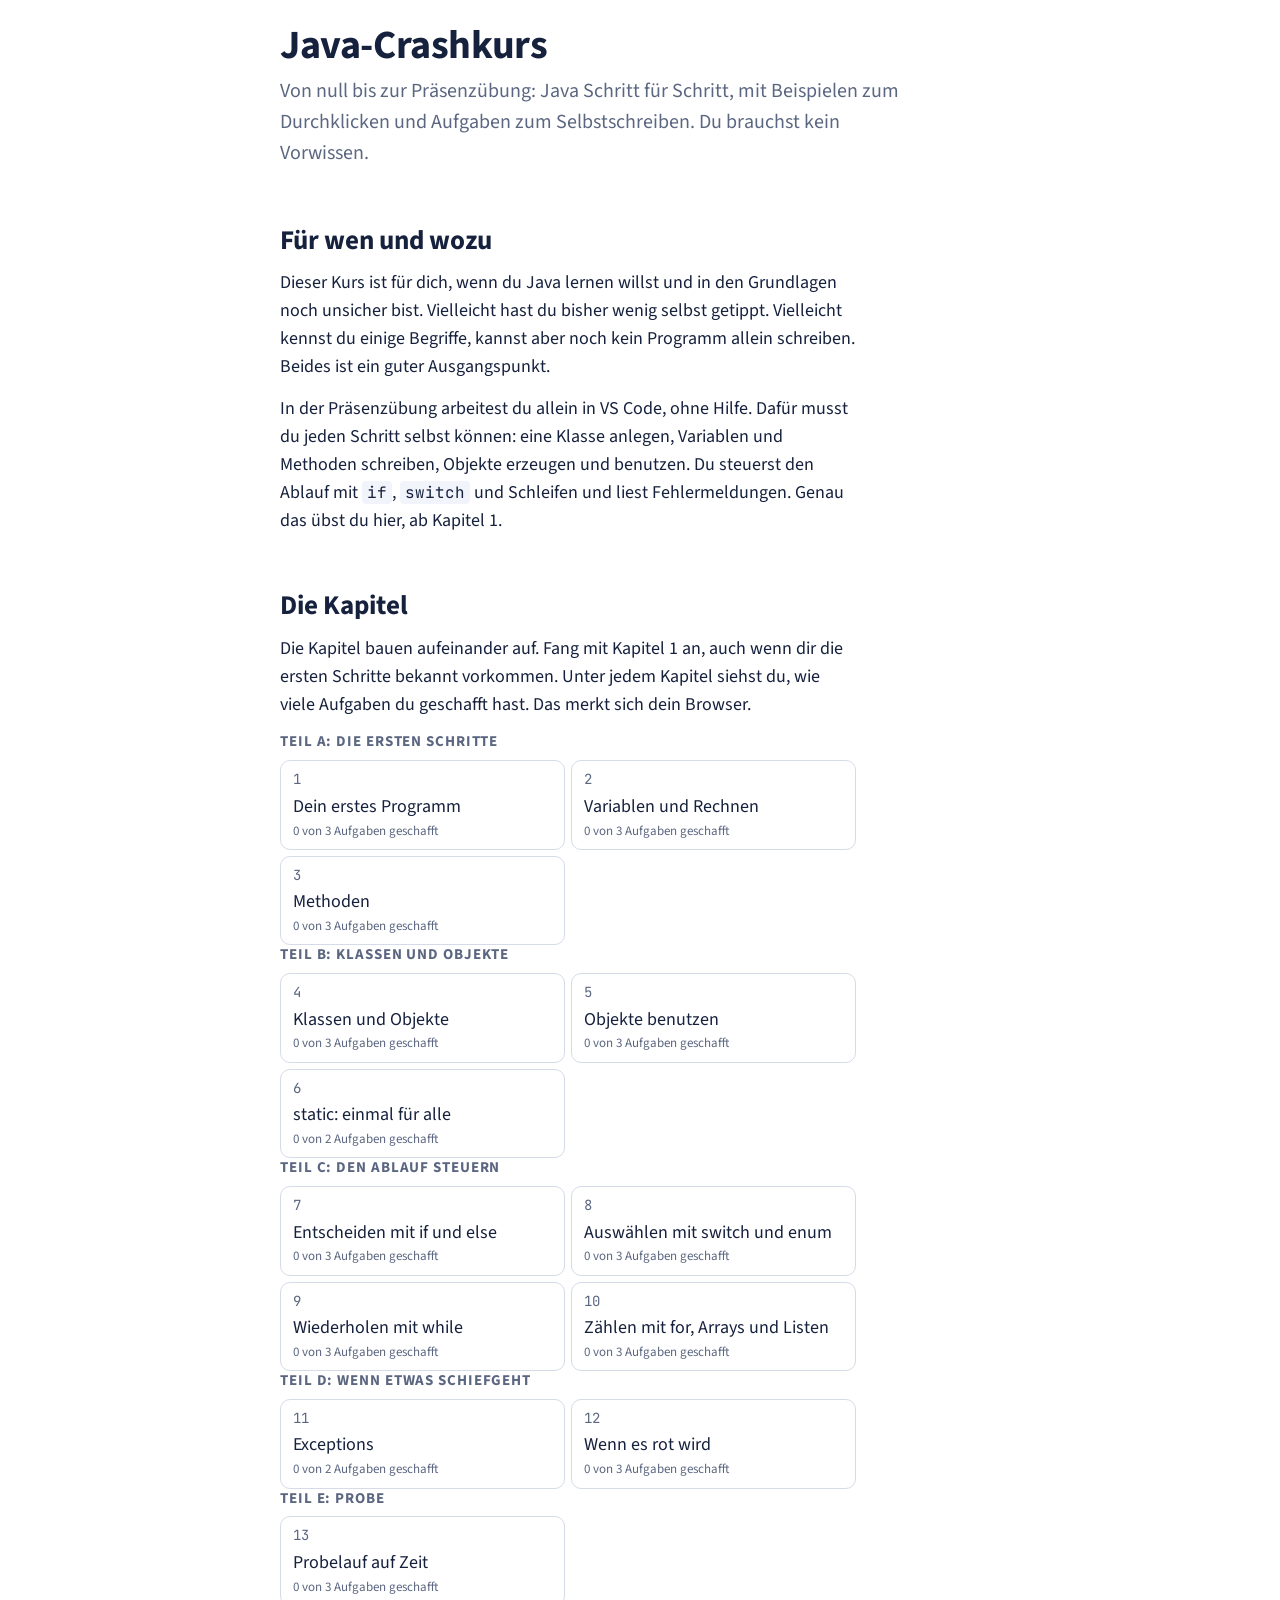
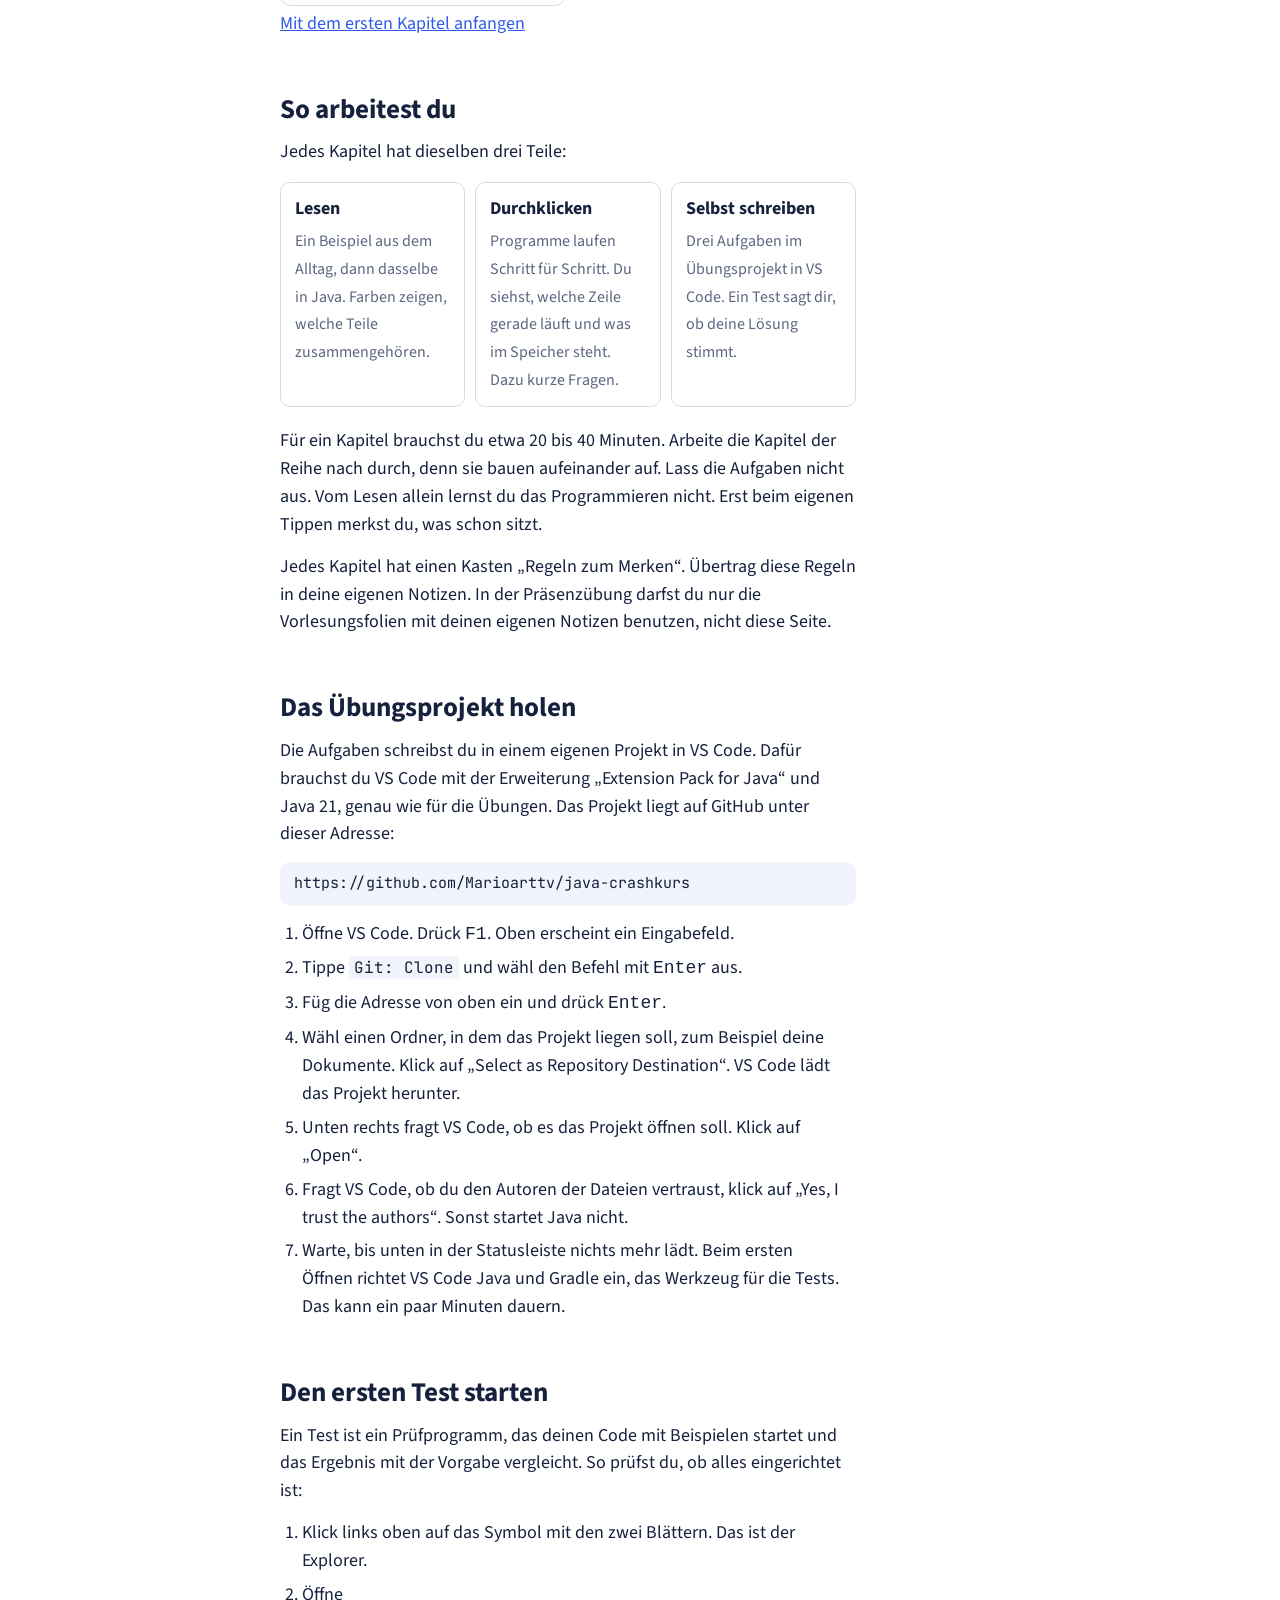
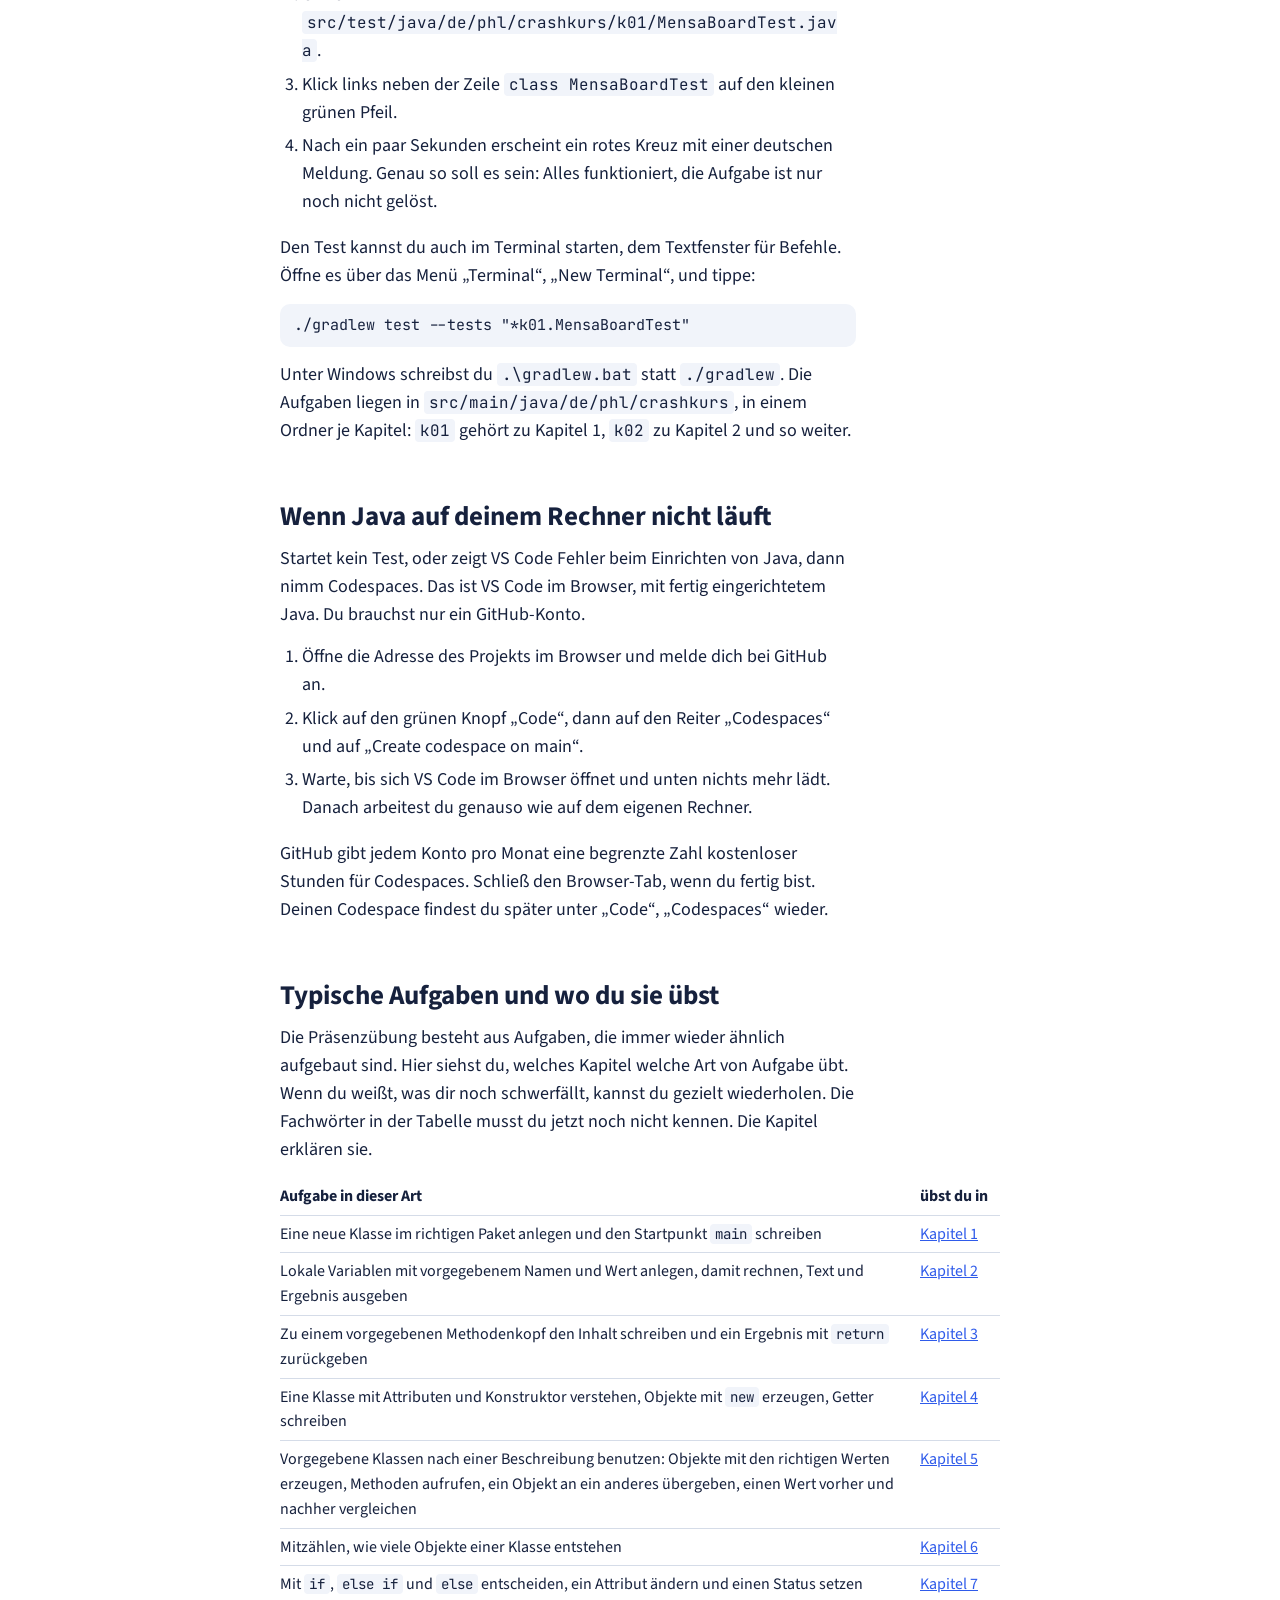
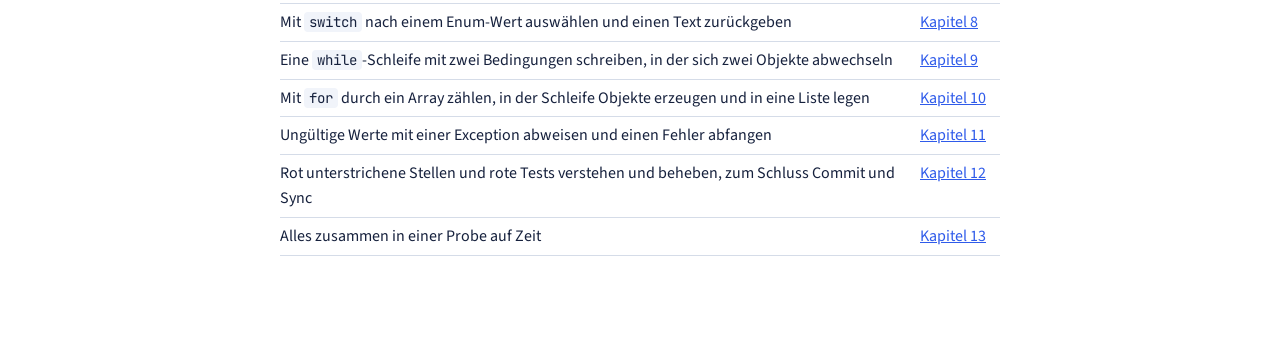
==== docs/index.html @ 1c79bf8d "Crashkurs aktualisiert (24.11.2026)" ====
<!doctype html>
<html lang="de">
<head>
<meta charset="utf-8">
<meta name="viewport" content="width=device-width, initial-scale=1">
<title>Java-Crashkurs</title>
<link rel="preconnect" href="https://fonts.googleapis.com">
<link rel="preconnect" href="https://fonts.gstatic.com" crossorigin>
<link href="https://fonts.googleapis.com/css2?family=Source+Sans+3:ital,wght@0,400;0,700;1,400&family=JetBrains+Mono:wght@400;700&display=swap" rel="stylesheet">
<link rel="stylesheet" href="kurs.css">
<style>
/* Nur auf der Startseite */
.start-wege { display: grid; grid-template-columns: repeat(3, minmax(0, 1fr)); gap: 10px; margin: 16px 0 20px; padding: 0; list-style: none; max-width: none; }
.start-wege li { border: 1px solid var(--k-line); border-radius: var(--k-radius); padding: 12px 14px; }
.start-wege b { display: block; margin-bottom: 4px; }
.start-wege span { font-size: 16px; color: var(--k-muted); }
@media (max-width: 600px) { .start-wege { grid-template-columns: minmax(0, 1fr); } }
.start-tabelle td:last-child, .start-tabelle th:last-child { white-space: nowrap; }
.start-pfad { overflow-wrap: anywhere; }
.start-adresse { font-family: var(--k-mono); font-size: 15px; background: var(--k-code); border-radius: var(--k-radius); padding: 10px 14px; margin: 0 0 14px; overflow-x: auto; white-space: nowrap; }
</style>
</head>
<body>
<main class="kurs">

  <h1>Java-Crashkurs</h1>
  <p class="lead">Von null bis zur Präsenzübung: Java Schritt für Schritt, mit Beispielen zum Durchklicken und Aufgaben zum Selbstschreiben. Du brauchst kein Vorwissen.</p>

  <h2>Für wen und wozu</h2>
  <p>Dieser Kurs ist für dich, wenn du Java lernen willst und in den Grundlagen noch unsicher bist. Vielleicht hast du bisher wenig selbst getippt. Vielleicht kennst du einige Begriffe, kannst aber noch kein Programm allein schreiben. Beides ist ein guter Ausgangspunkt.</p>
  <p>In der Präsenzübung arbeitest du allein in VS Code, ohne Hilfe. Dafür musst du jeden Schritt selbst können: eine Klasse anlegen, Variablen und Methoden schreiben, Objekte erzeugen und benutzen. Du steuerst den Ablauf mit <code>if</code>, <code>switch</code> und Schleifen und liest Fehlermeldungen. Genau das übst du hier, ab Kapitel 1.</p>

  <h2>Die Kapitel</h2>
  <p>Die Kapitel bauen aufeinander auf. Fang mit Kapitel 1 an, auch wenn dir die ersten Schritte bekannt vorkommen. Unter jedem Kapitel siehst du, wie viele Aufgaben du geschafft hast. Das merkt sich dein Browser.</p>
  <div id="uebersicht"></div>
  <p><a data-erstes-kapitel href="kapitel-01.html">Mit dem ersten Kapitel anfangen</a></p>

  <h2>So arbeitest du</h2>
  <p>Jedes Kapitel hat dieselben drei Teile:</p>
  <ul class="start-wege">
    <li><b>Lesen</b><span>Ein Beispiel aus dem Alltag, dann dasselbe in Java. Farben zeigen, welche Teile zusammengehören.</span></li>
    <li><b>Durchklicken</b><span>Programme laufen Schritt für Schritt. Du siehst, welche Zeile gerade läuft und was im Speicher steht. Dazu kurze Fragen.</span></li>
    <li><b>Selbst schreiben</b><span>Drei Aufgaben im Übungsprojekt in VS Code. Ein Test sagt dir, ob deine Lösung stimmt.</span></li>
  </ul>
  <p>Für ein Kapitel brauchst du etwa 20 bis 40 Minuten. Arbeite die Kapitel der Reihe nach durch, denn sie bauen aufeinander auf. Lass die Aufgaben nicht aus. Vom Lesen allein lernst du das Programmieren nicht. Erst beim eigenen Tippen merkst du, was schon sitzt.</p>
  <p>Jedes Kapitel hat einen Kasten „Regeln zum Merken“. Übertrag diese Regeln in deine eigenen Notizen. In der Präsenzübung darfst du nur die Vorlesungsfolien mit deinen eigenen Notizen benutzen, nicht diese Seite.</p>

  <h2 id="projekt">Das Übungsprojekt holen</h2>
  <p>Die Aufgaben schreibst du in einem eigenen Projekt in VS Code. Dafür brauchst du VS Code mit der Erweiterung „Extension Pack for Java“ und Java 21, genau wie für die Übungen. Das Projekt liegt auf GitHub unter dieser Adresse:</p>
  <p class="start-adresse">https://github.com/Marioarttv/java-crashkurs</p>
  <ol class="schritte">
    <li>Öffne VS Code. Drück <kbd>F1</kbd>. Oben erscheint ein Eingabefeld.</li>
    <li>Tippe <code>Git: Clone</code> und wähl den Befehl mit <kbd>Enter</kbd> aus.</li>
    <li>Füg die Adresse von oben ein und drück <kbd>Enter</kbd>.</li>
    <li>Wähl einen Ordner, in dem das Projekt liegen soll, zum Beispiel deine Dokumente. Klick auf „Select as Repository Destination“. VS Code lädt das Projekt herunter.</li>
    <li>Unten rechts fragt VS Code, ob es das Projekt öffnen soll. Klick auf „Open“.</li>
    <li>Fragt VS Code, ob du den Autoren der Dateien vertraust, klick auf „Yes, I trust the authors“. Sonst startet Java nicht.</li>
    <li>Warte, bis unten in der Statusleiste nichts mehr lädt. Beim ersten Öffnen richtet VS Code Java und Gradle ein, das Werkzeug für die Tests. Das kann ein paar Minuten dauern.</li>
  </ol>

  <h2>Den ersten Test starten</h2>
  <p>Ein Test ist ein Prüfprogramm, das deinen Code mit Beispielen startet und das Ergebnis mit der Vorgabe vergleicht. So prüfst du, ob alles eingerichtet ist:</p>
  <ol class="schritte">
    <li>Klick links oben auf das Symbol mit den zwei Blättern. Das ist der Explorer.</li>
    <li>Öffne <code class="start-pfad">src/test/java/de/phl/crashkurs/k01/MensaBoardTest.java</code>.</li>
    <li>Klick links neben der Zeile <code>class MensaBoardTest</code> auf den kleinen grünen Pfeil.</li>
    <li>Nach ein paar Sekunden erscheint ein rotes Kreuz mit einer deutschen Meldung. Genau so soll es sein: Alles funktioniert, die Aufgabe ist nur noch nicht gelöst.</li>
  </ol>
  <p>Den Test kannst du auch im Terminal starten, dem Textfenster für Befehle. Öffne es über das Menü „Terminal“, „New Terminal“, und tippe:</p>
  <p class="start-adresse">./gradlew test --tests "*k01.MensaBoardTest"</p>
  <p>Unter Windows schreibst du <code>.\gradlew.bat</code> statt <code>./gradlew</code>. Die Aufgaben liegen in <code>src/main/java/de/phl/crashkurs</code>, in einem Ordner je Kapitel: <code>k01</code> gehört zu Kapitel 1, <code>k02</code> zu Kapitel 2 und so weiter.</p>

  <h2>Wenn Java auf deinem Rechner nicht läuft</h2>
  <p>Startet kein Test, oder zeigt VS Code Fehler beim Einrichten von Java, dann nimm Codespaces. Das ist VS Code im Browser, mit fertig eingerichtetem Java. Du brauchst nur ein GitHub-Konto.</p>
  <ol class="schritte">
    <li>Öffne die Adresse des Projekts im Browser und melde dich bei GitHub an.</li>
    <li>Klick auf den grünen Knopf „Code“, dann auf den Reiter „Codespaces“ und auf „Create codespace on main“.</li>
    <li>Warte, bis sich VS Code im Browser öffnet und unten nichts mehr lädt. Danach arbeitest du genauso wie auf dem eigenen Rechner.</li>
  </ol>
  <p>GitHub gibt jedem Konto pro Monat eine begrenzte Zahl kostenloser Stunden für Codespaces. Schließ den Browser-Tab, wenn du fertig bist. Deinen Codespace findest du später unter „Code“, „Codespaces“ wieder.</p>

  <h2>Typische Aufgaben und wo du sie übst</h2>
  <p>Die Präsenzübung besteht aus Aufgaben, die immer wieder ähnlich aufgebaut sind. Hier siehst du, welches Kapitel welche Art von Aufgabe übt. Wenn du weißt, was dir noch schwerfällt, kannst du gezielt wiederholen. Die Fachwörter in der Tabelle musst du jetzt noch nicht kennen. Die Kapitel erklären sie.</p>
  <div class="tabelle-rahmen"><table class="tabelle start-tabelle">
    <tr><th>Aufgabe in dieser Art</th><th>übst du in</th></tr>
    <tr><td>Eine neue Klasse im richtigen Paket anlegen und den Startpunkt <code>main</code> schreiben</td><td><a href="kapitel-01.html">Kapitel 1</a></td></tr>
    <tr><td>Lokale Variablen mit vorgegebenem Namen und Wert anlegen, damit rechnen, Text und Ergebnis ausgeben</td><td><a href="kapitel-02.html">Kapitel 2</a></td></tr>
    <tr><td>Zu einem vorgegebenen Methodenkopf den Inhalt schreiben und ein Ergebnis mit <code>return</code> zurückgeben</td><td><a href="kapitel-03.html">Kapitel 3</a></td></tr>
    <tr><td>Eine Klasse mit Attributen und Konstruktor verstehen, Objekte mit <code>new</code> erzeugen, Getter schreiben</td><td><a href="kapitel-04.html">Kapitel 4</a></td></tr>
    <tr><td>Vorgegebene Klassen nach einer Beschreibung benutzen: Objekte mit den richtigen Werten erzeugen, Methoden aufrufen, ein Objekt an ein anderes übergeben, einen Wert vorher und nachher vergleichen</td><td><a href="kapitel-05.html">Kapitel 5</a></td></tr>
    <tr><td>Mitzählen, wie viele Objekte einer Klasse entstehen</td><td><a href="kapitel-06.html">Kapitel 6</a></td></tr>
    <tr><td>Mit <code>if</code>, <code>else if</code> und <code>else</code> entscheiden, ein Attribut ändern und einen Status setzen</td><td><a href="kapitel-07.html">Kapitel 7</a></td></tr>
    <tr><td>Mit <code>switch</code> nach einem Enum-Wert auswählen und einen Text zurückgeben</td><td><a href="kapitel-08.html">Kapitel 8</a></td></tr>
    <tr><td>Eine <code>while</code>-Schleife mit zwei Bedingungen schreiben, in der sich zwei Objekte abwechseln</td><td><a href="kapitel-09.html">Kapitel 9</a></td></tr>
    <tr><td>Mit <code>for</code> durch ein Array zählen, in der Schleife Objekte erzeugen und in eine Liste legen</td><td><a href="kapitel-10.html">Kapitel 10</a></td></tr>
    <tr><td>Ungültige Werte mit einer Exception abweisen und einen Fehler abfangen</td><td><a href="kapitel-11.html">Kapitel 11</a></td></tr>
    <tr><td>Rot unterstrichene Stellen und rote Tests verstehen und beheben, zum Schluss Commit und Sync</td><td><a href="kapitel-12.html">Kapitel 12</a></td></tr>
    <tr><td>Alles zusammen in einer Probe auf Zeit</td><td><a href="kapitel-13.html">Kapitel 13</a></td></tr>
  </table></div>

</main>
<script src="kurs.js"></script>
<script>Kurs.startseite();</script>
</body>
</html>
---- docs/kurs.css ----
/* Java-Crashkurs: gemeinsames Aussehen aller Seiten.
   Farben der Bauteile (überall gleich): violett, orange, blau, pink, tuerkis.
   Grün und Rot sind für wahr/richtig und falsch reserviert, Gelb für die aktuelle Zeile. */
:root {
  --k-ink: var(--foreground, #16213D);
  --k-muted: var(--muted-foreground, #5B6680);
  --k-surface: var(--card, #F1F4FA);
  --k-code: var(--code-background, #F1F4FA);
  --k-line: var(--border, #D5DCE8);
  --k-accent: var(--primary, #2F5BEA);
  --k-accent-ink: var(--primary-foreground, #FFFFFF);
  --k-go: var(--success, #1F8A5B);
  --k-stop: var(--destructive, #C4423A);
  --k-violett: #8257E6;
  --k-orange: #E8770C;
  --k-blau: #2B8AE0;
  --k-pink: #D63384;
  --k-tuerkis: #0E9F8E;
  --k-marker: #FFE066;
  --k-marker-ink: #16213D;
  --k-radius: var(--radius, 10px);
  --k-sans: "Source Sans 3", system-ui, -apple-system, "Segoe UI", sans-serif;
  --k-mono: "JetBrains Mono", ui-monospace, "SF Mono", Menlo, Consolas, monospace;
}
@media (prefers-color-scheme: dark) {
  :root { --k-violett: #A98BFF; --k-orange: #F59E42; --k-blau: #5AAEF5; --k-pink: #F06BA8; --k-tuerkis: #3CC9B8; }
  html.standalone {
    --k-ink: #E8ECF5; --k-muted: #9AA6C0; --k-surface: #1B2438; --k-code: #1B2438;
    --k-line: #2E3A55; --k-accent: #8FA8FF; --k-accent-ink: #0F1626;
    --k-go: #4CC38A; --k-stop: #F0786F;
  }
  html.standalone body { background: #0F1626; }
}
html.standalone body { margin: 0; padding: 24px 16px 80px; background: #FFFFFF; }
@media (prefers-color-scheme: dark) { html.standalone body { background: #0F1626; } }

.kurs { font-family: var(--k-sans); color: var(--k-ink); max-width: 720px; margin: 0 auto; font-size: 18px; line-height: 1.55; }
.kurs * { box-sizing: border-box; }
.kurs code, .code, .var, .konsole, .antwort, .luecke, .chip, .urteil, .stueck, .meldung, .kurs input, .kurs select, .reihe-zeile { font-variant-ligatures: none; font-feature-settings: "liga" 0, "calt" 0; }
.kurs h1 { font-size: 40px; line-height: 1.1; margin: 0 0 8px; letter-spacing: -0.01em; }
.kurs h2 { font-size: 27px; line-height: 1.2; margin: 56px 0 12px; }
.kurs h3 { font-size: 19px; line-height: 1.3; margin: 0 0 8px; }
.kurs p { margin: 0 0 14px; max-width: 64ch; }
.kurs ul, .kurs ol { max-width: 64ch; }
.kurs a { color: var(--k-accent); }
.kurs code { font-family: var(--k-mono); font-size: 0.88em; background: var(--k-code); padding: 1px 5px; border-radius: 4px; }
.kurs .lead { font-size: 20px; color: var(--k-muted); }
.kurs button { font: inherit; cursor: pointer; }
.kurs :focus-visible { outline: 3px solid var(--k-accent); outline-offset: 2px; }
.kurs table { border-collapse: collapse; }
@media (max-width: 480px) { .kurs h1 { font-size: 32px; } .kurs h2 { font-size: 24px; } .kurs { font-size: 17px; } }

/* Kopfleiste, Kapitelliste und Vor/Zurück */
.kopf { display: flex; flex-wrap: wrap; gap: 4px 14px; align-items: baseline; font-size: 15px; color: var(--k-muted); margin: 0 0 18px; }
.kopf a { color: var(--k-muted); }
.kopf .wo { font-weight: 700; }
.alle { margin: 0 0 28px; border: 1px solid var(--k-line); border-radius: var(--k-radius); padding: 8px 14px; }
.alle summary { cursor: pointer; font-weight: 700; font-size: 16px; }
.teile { margin: 10px 0 4px; }
.teile h3 { font-size: 13px; text-transform: uppercase; letter-spacing: 0.06em; color: var(--k-muted); margin: 14px 0 6px; }
.kapitel { list-style: none; margin: 0; padding: 0; display: grid; grid-template-columns: repeat(auto-fill, minmax(210px, 1fr)); gap: 6px; max-width: none; }
.kapitel li { display: flex; gap: 10px; align-items: baseline; padding: 8px 12px; border-radius: var(--k-radius); color: var(--k-muted); border: 1px solid transparent; }
.kapitel li .nr { font-family: var(--k-mono); font-size: 14px; flex: none; min-width: 1.4em; }
.kapitel li a { color: var(--k-ink); text-decoration: none; }
.kapitel li a:hover { text-decoration: underline; }
.kapitel li.hier { color: var(--k-marker-ink); background: var(--k-marker); font-weight: 700; }
.kapitel li.hier a { color: var(--k-marker-ink); }
.kapitel li.zu { opacity: 0.55; }
.kapitel small { display: block; font-weight: 400; font-size: 13px; color: var(--k-muted); }
.kapitel li.hier small { color: var(--k-marker-ink); }
.kapitel li.fertig small { color: var(--k-go); font-weight: 700; }
.blaettern { display: flex; flex-wrap: wrap; justify-content: space-between; gap: 12px; margin: 48px 0 0; padding-top: 18px; border-top: 1px solid var(--k-line); }
.blaettern a { display: block; text-decoration: none; border: 1px solid var(--k-line); border-radius: var(--k-radius); padding: 10px 14px; color: var(--k-ink); max-width: 48%; }
.blaettern a small { display: block; color: var(--k-muted); font-size: 14px; }
.blaettern a:hover { border-color: var(--k-accent); }
.blaettern a.vor { margin-left: auto; text-align: right; }
@media (max-width: 480px) { .blaettern a { max-width: none; width: 100%; } }

/* Code */
.code { font-family: var(--k-mono); font-size: 14.5px; line-height: 1.75; background: var(--k-code); border-radius: var(--k-radius); padding: 12px 0; overflow-x: auto; margin: 0 0 14px; }
.code .ln { display: flex; padding: 0 14px 0 0; white-space: pre; border-left: 4px solid transparent; }
.code .nr { width: 34px; flex: none; text-align: right; padding-right: 12px; color: var(--k-muted); user-select: none; }
.code .txt { flex: 1; padding-left: 6px; }
.code .kw { font-weight: 700; }
.code .str { color: var(--k-go); }
.code .cm { color: var(--k-muted); font-style: italic; }
.code .ln.cur { background: var(--k-marker); color: var(--k-marker-ink); border-left-color: var(--k-marker-ink); }
.code .ln.cur .nr, .code .ln.cur .str, .code .ln.cur .cm { color: var(--k-marker-ink); }
.code .ln.skip { opacity: 0.32; }
.code .ln.wirft { background: color-mix(in srgb, var(--k-stop) 22%, transparent); border-left-color: var(--k-stop); }
.code.waehlbar .ln { cursor: pointer; }
.code.waehlbar .ln:hover { background: color-mix(in srgb, var(--k-accent) 14%, transparent); }
.code .ln.richtig { background: color-mix(in srgb, var(--k-go) 24%, transparent); border-left-color: var(--k-go); }
.code .ln.falsch { background: color-mix(in srgb, var(--k-stop) 20%, transparent); border-left-color: var(--k-stop); }
.datei-name { font-family: var(--k-mono); font-size: 13px; color: var(--k-muted); margin: 0 0 4px; display: flex; gap: 8px; align-items: center; }
.datei-name.aktiv { color: var(--k-ink); font-weight: 700; }
.datei-name.aktiv::after { content: "läuft gerade"; font-family: var(--k-sans); font-weight: 400; font-size: 12px; background: var(--k-marker); color: var(--k-marker-ink); border-radius: 999px; padding: 0 8px; }

/* Rollenfarben: violett und blau als Schrift, orange, pink und tuerkis als Markierung */
.r-violett { color: var(--k-violett); font-weight: 700; }
.r-blau { color: var(--k-blau); font-weight: 700; }
.r-orange, .r-pink, .r-tuerkis { border-radius: 4px 4px 0 0; padding: 2px 1px; }
.r-orange { background: color-mix(in srgb, var(--k-orange) 20%, transparent); box-shadow: inset 0 -2px 0 var(--k-orange); }
.r-pink { background: color-mix(in srgb, var(--k-pink) 16%, transparent); box-shadow: inset 0 -2px 0 var(--k-pink); }
.r-tuerkis { background: color-mix(in srgb, var(--k-tuerkis) 18%, transparent); box-shadow: inset 0 -2px 0 var(--k-tuerkis); }
.r-typ { box-shadow: inset 0 0 0 1.5px var(--k-muted); border-radius: 4px; padding: 1px 3px; }
.code .ln.cur .r-typ { box-shadow: inset 0 0 0 1.5px var(--k-marker-ink); }
.code .ln.cur[data-teil=violett] .r-violett, .code .ln.cur[data-teil=blau] .r-blau, .code .ln.cur[data-teil=orange] .r-orange,
.code .ln.cur[data-teil=pink] .r-pink, .code .ln.cur[data-teil=tuerkis] .r-tuerkis, .code .ln.cur[data-teil=typ] .r-typ { outline: 2px solid var(--k-marker-ink); outline-offset: 1px; border-radius: 4px; }
.code .ln.wartet { background: color-mix(in srgb, var(--k-marker) 32%, transparent); border-left: 4px dashed var(--k-marker-ink); }
.code .ln.wartet .txt::after { content: "  ← wartet hier"; font-family: var(--k-sans); font-size: 12.5px; color: var(--k-muted); }
.code .ln.im-block .txt { background: color-mix(in srgb, var(--k-blau) 11%, transparent); box-shadow: inset 3px 0 0 var(--k-blau); }
.code .ln.cur .r-violett, .code .ln.cur .r-blau { color: var(--k-marker-ink); }
.code .ln.cur.im-block .txt { background: none; box-shadow: inset 3px 0 0 var(--k-marker-ink); }
.legende { display: flex; flex-wrap: wrap; gap: 4px 16px; margin: 8px 0 14px; padding: 0; list-style: none; font-size: 14.5px; color: var(--k-muted); max-width: none; }
.code + .legende { margin-top: -6px; }
.legende li { display: flex; align-items: center; gap: 6px; }
/* Das Muster in der Legende sieht aus wie im Code: Schrift farbig (violett, blau), Markierung mit Unterstrich, Typ mit Rahmen */
.legende i { width: 22px; height: 15px; border-radius: 3px; display: inline-block; font-style: normal; font-family: var(--k-mono); font-size: 12px; font-weight: 700; line-height: 15px; text-align: center; }
.legende .f-violett i, .legende .f-blau i { width: auto; height: auto; line-height: 1; }
.legende .f-violett i::before { content: "if"; color: var(--k-violett); }
.legende .f-blau i::before { content: "{ }"; color: var(--k-blau); }
.legende .f-orange i { background: color-mix(in srgb, var(--k-orange) 20%, transparent); box-shadow: inset 0 -2px 0 var(--k-orange); }
.legende .f-pink i { background: color-mix(in srgb, var(--k-pink) 16%, transparent); box-shadow: inset 0 -2px 0 var(--k-pink); }
.legende .f-tuerkis i { background: color-mix(in srgb, var(--k-tuerkis) 18%, transparent); box-shadow: inset 0 -2px 0 var(--k-tuerkis); }
.legende .f-typ i { box-shadow: inset 0 0 0 1.5px var(--k-muted); }
/* Dieselben Farben im deutschen Text */
.t-violett { color: var(--k-violett); font-weight: 700; }
.t-orange, .t-blau, .t-pink, .t-tuerkis { padding: 0 2px; }
.t-orange { box-shadow: inset 0 -3px 0 var(--k-orange); background: color-mix(in srgb, var(--k-orange) 14%, transparent); }
.t-blau { box-shadow: inset 0 -3px 0 var(--k-blau); background: color-mix(in srgb, var(--k-blau) 12%, transparent); }
.t-pink { box-shadow: inset 0 -3px 0 var(--k-pink); background: color-mix(in srgb, var(--k-pink) 12%, transparent); }
.t-tuerkis { box-shadow: inset 0 -3px 0 var(--k-tuerkis); background: color-mix(in srgb, var(--k-tuerkis) 13%, transparent); }
.t-typ { box-shadow: inset 0 0 0 1.5px var(--k-muted); border-radius: 4px; padding: 0 3px; }

/* Schaubild der Bauteile: <div class="aufbau"><div class="teil" data-farbe="violett"><span class="stueck">if</span><span class="heisst"><b>…</b>…</span></div>…</div> */
.aufbau { display: flex; flex-wrap: wrap; gap: 14px 10px; margin: 20px 0 8px; align-items: start; }
.aufbau .teil { display: flex; flex-direction: column; gap: 8px; flex: 0 1 auto; min-width: 0; }
.aufbau .stueck { font-family: var(--k-mono); font-size: 21px; font-weight: 700; padding: 6px 10px; border-radius: 8px; background: var(--k-code); border-bottom: 4px solid var(--k-line); white-space: pre; overflow-x: auto; }
.aufbau .heisst { font-size: 15.5px; line-height: 1.4; max-width: 24ch; }
.aufbau .heisst b { display: block; width: fit-content; }
.aufbau .teil[data-farbe=violett] .stueck { border-bottom-color: var(--k-violett); color: var(--k-violett); }
.aufbau .teil[data-farbe=blau] .stueck { border-bottom-color: var(--k-blau); color: var(--k-blau); background: color-mix(in srgb, var(--k-blau) 11%, transparent); }
.aufbau .teil[data-farbe=orange] .stueck { border-bottom-color: var(--k-orange); background: color-mix(in srgb, var(--k-orange) 20%, transparent); }
.aufbau .teil[data-farbe=pink] .stueck { border-bottom-color: var(--k-pink); background: color-mix(in srgb, var(--k-pink) 16%, transparent); }
.aufbau .teil[data-farbe=tuerkis] .stueck { border-bottom-color: var(--k-tuerkis); background: color-mix(in srgb, var(--k-tuerkis) 18%, transparent); }
.aufbau .teil[data-farbe=violett] .heisst b { color: var(--k-violett); }
.aufbau .teil[data-farbe=blau] .heisst b { color: var(--k-blau); }
.aufbau .teil[data-farbe=orange] .heisst b { box-shadow: inset 0 -3px 0 var(--k-orange); }
.aufbau .teil[data-farbe=pink] .heisst b { box-shadow: inset 0 -3px 0 var(--k-pink); }
.aufbau .teil[data-farbe=tuerkis] .heisst b { box-shadow: inset 0 -3px 0 var(--k-tuerkis); }
.aufbau .teil[data-farbe=typ] .stueck { border: 1.5px solid var(--k-muted); border-bottom-width: 4px; }
.aufbau .teil[data-farbe=typ] .heisst b { box-shadow: inset 0 0 0 1.5px var(--k-muted); border-radius: 4px; padding: 0 3px; }
@media (max-width: 600px) { .aufbau { flex-direction: column; } .aufbau .heisst { max-width: none; } }
.vorlesen { border-left: 4px solid var(--k-line); padding: 4px 0 4px 14px; margin: 16px 0 14px; font-size: 20px; }

/* Schritt-für-Schritt */
.lauf { border: 1px solid var(--k-line); border-radius: var(--k-radius); padding: 16px; margin: 20px 0 28px; }
@media (min-width: 1000px) { .lauf.breit { width: 960px; margin-left: -120px; } }
.lauf .eingabe { display: flex; flex-wrap: wrap; gap: 8px; align-items: center; margin-bottom: 12px; }
.lauf .eingabe label, .lauf .eingabe .label { font-weight: 700; }
.lauf input[type=number] { font: inherit; font-family: var(--k-mono); width: 84px; padding: 6px 8px; border: 1px solid var(--k-line); border-radius: 8px; background: transparent; color: inherit; }
.chip { border: 1px solid var(--k-line); background: transparent; color: inherit; border-radius: 999px; padding: 4px 12px; font-family: var(--k-mono); font-size: 14px; }
.chip:hover { border-color: var(--k-accent); }
.chip.an { background: var(--k-marker); color: var(--k-marker-ink); border-color: var(--k-marker); font-weight: 700; }
.lauf .dateien { display: grid; grid-template-columns: minmax(0, 1fr); gap: 10px; }
.lauf.nebeneinander .dateien { grid-template-columns: minmax(0, 1fr) minmax(0, 1fr); }
@media (max-width: 760px) { .lauf.nebeneinander .dateien { grid-template-columns: minmax(0, 1fr); } }
.lauf.untereinander .dateien { grid-template-columns: minmax(0, 1fr); }
.lauf .dateien .code { margin: 0; }
.lauf .reiter { display: none; gap: 6px; margin-bottom: 8px; flex-wrap: wrap; }
@media (max-width: 760px) {
  .lauf.nebeneinander .reiter:not(:empty) { display: flex; }
  .lauf.nebeneinander .dateien > .datei:not(.sichtbar) { display: none; }
}
.lauf .dateien .legende { margin: 8px 0 0; }
.lauf .unten { display: grid; grid-template-columns: minmax(0, 1fr) minmax(0, 1fr); gap: 0 16px; margin-top: 14px; }
.lauf .unten.gross { grid-template-columns: minmax(0, 1fr); }
@media (max-width: 480px) { .lauf .unten { grid-template-columns: minmax(0, 1fr); } }
.lauf h4 { font-size: 14px; margin: 0 0 6px; color: var(--k-muted); font-weight: 700; }
.speicher { display: flex; flex-wrap: wrap; gap: 8px; min-height: 62px; margin-bottom: 14px; align-items: flex-start; }
.bereich { border: 1px dashed var(--k-line); border-radius: 10px; padding: 6px 8px 8px; display: flex; flex-direction: column; gap: 6px; }
.bereich .titel { font-family: var(--k-mono); font-size: 12.5px; color: var(--k-muted); }
.bereich.laeuft { border-style: solid; border-color: var(--k-marker-ink); box-shadow: inset 4px 0 0 var(--k-marker); }
.bereich.laeuft .titel::after { content: " · läuft gerade"; font-family: var(--k-sans); }
.bereich .vars { display: flex; flex-wrap: wrap; gap: 6px; }
.bereich.leer .vars::before { content: "noch keine Variablen"; font-size: 13px; color: var(--k-muted); }
.var { border: 2px solid var(--k-line); border-radius: 8px; padding: 4px 10px 6px; min-width: 76px; }
.var .name { font-family: var(--k-mono); font-size: 12.5px; color: var(--k-muted); display: block; }
.var .wert { font-family: var(--k-mono); font-size: 17px; font-weight: 700; white-space: pre; }
.var.neu { border-color: var(--k-accent); }
.var.leer .wert { color: var(--k-muted); font-weight: 400; font-size: 15px; }
.faecher { display: flex; gap: 0; margin-top: 2px; flex-wrap: wrap; }
.faecher > span { border: 1px solid var(--k-line); padding: 1px 6px 2px; font-family: var(--k-mono); font-size: 14px; display: flex; flex-direction: column; align-items: center; min-width: 30px; }
.faecher > span small { font-size: 10.5px; color: var(--k-muted); }
.faecher > span.neu { border-color: var(--k-accent); background: color-mix(in srgb, var(--k-accent) 12%, transparent); }
.faecher .leer-liste { color: var(--k-muted); border-style: dashed; }
.zeiger { display: inline-flex; align-items: center; gap: 4px; }
.marke { display: inline-flex; align-items: center; justify-content: center; min-width: 22px; height: 22px; padding: 0 5px; border-radius: 999px; background: var(--k-ink); color: var(--k-surface); font-family: var(--k-sans); font-size: 13px; font-weight: 700; }
.karten { display: flex; flex-wrap: wrap; gap: 8px; width: 100%; }
.karte { border: 2px solid var(--k-ink); border-radius: 10px; padding: 6px 10px 8px; min-width: 130px; background: var(--k-surface); }
.karte .kopf-k { display: flex; gap: 6px; align-items: center; font-family: var(--k-mono); font-size: 14px; font-weight: 700; margin-bottom: 4px; }
.karte .attr { display: flex; gap: 8px; justify-content: space-between; font-family: var(--k-mono); font-size: 14px; border-top: 1px solid var(--k-line); padding: 2px 0; }
.karte .attr .an { color: var(--k-muted); }
.karte .attr .aw { font-weight: 700; white-space: pre; }
.karte .attr.neu { background: color-mix(in srgb, var(--k-accent) 14%, transparent); }
.karte.neu { border-color: var(--k-accent); }
.karte .var-reihe { margin: 2px 0 4px; }
.karte.klasse { border-style: dashed; background: transparent; }
.karte.klasse .kopf-k small { font-family: var(--k-sans); font-weight: 400; color: var(--k-muted); font-size: 12px; }
.speicher-teil { width: 100%; }
.speicher-teil > h5 { font-size: 12.5px; color: var(--k-muted); margin: 4px 0 4px; font-weight: 700; }
.rueckgabe { font-size: 14px; border-radius: 8px; padding: 3px 10px; background: color-mix(in srgb, var(--k-accent) 12%, transparent); border: 1px solid var(--k-accent); font-family: var(--k-mono); align-self: flex-start; }
.konsole { white-space: pre-line; font-family: var(--k-mono); font-size: 14.5px; background: #16213D; color: #F4F6FB; border-radius: 8px; padding: 8px 12px; min-height: 40px; overflow-x: auto; }
.konsole.leer { color: #8A96B5; }
.konsole .rot { color: #FF8A80; white-space: pre-wrap; }
.sagt { margin: 14px 0 12px; padding: 10px 14px; border-left: 4px solid var(--k-marker); background: var(--k-surface); border-radius: 0 8px 8px 0; min-height: 68px; }
.sagt p { margin: 0; }
.urteil { font-family: var(--k-mono); font-weight: 700; padding: 1px 8px; border-radius: 999px; color: #fff; white-space: nowrap; }
.urteil.wahr { background: var(--k-go); }
.urteil.falsch { background: var(--k-stop); }
.knoepfe { display: flex; flex-wrap: wrap; gap: 8px; align-items: center; }
.knopf { border: 1px solid var(--k-line); background: transparent; color: inherit; border-radius: 8px; padding: 8px 14px; }
.knopf.haupt { background: var(--k-accent); color: var(--k-accent-ink); border-color: var(--k-accent); font-weight: 700; }
.knopf:disabled { opacity: 0.4; cursor: default; }
.knoepfe .stand { margin-left: auto; color: var(--k-muted); font-size: 15px; }

/* Tabellen im Text */
.zeichen { border-collapse: collapse; margin: 0 0 16px; }
.zeichen td, .zeichen th { padding: 5px 22px 5px 0; border-bottom: 1px solid var(--k-line); vertical-align: baseline; text-align: left; }
.tabelle { width: 100%; margin: 0 0 18px; font-size: 16px; }
.tabelle th, .tabelle td { text-align: left; padding: 6px 12px 6px 0; border-bottom: 1px solid var(--k-line); vertical-align: top; }
.tabelle-rahmen { overflow-x: auto; }

/* Typische Fehler */
.fehler { border: 1px solid var(--k-line); border-left: 4px solid var(--k-stop); border-radius: 0 var(--k-radius) var(--k-radius) 0; padding: 14px 16px 4px; margin: 0 0 14px; }
.fehler .code { margin: 8px 0 12px; }
.meldung { font-family: var(--k-mono); font-size: 14px; color: var(--k-stop); }
.meldung.warnung { color: #8A5A00; background: color-mix(in srgb, #E0A800 18%, transparent); padding: 0 4px; border-radius: 4px; }
@media (prefers-color-scheme: dark) { .meldung.warnung { color: #F2C14E; } }
.schritte { padding-left: 22px; margin: 0 0 18px; }
.schritte li { margin-bottom: 6px; max-width: 60ch; }
.vorwissen { color: var(--k-muted); font-size: 16px; }
.hinweis { border: 1px solid var(--k-line); border-radius: var(--k-radius); padding: 12px 16px 2px; margin: 16px 0; background: var(--k-surface); }

/* Merkkasten */
.merke { border: 2px solid var(--k-ink); border-radius: var(--k-radius); padding: 16px 18px 6px; margin: 20px 0; }
.merke ol, .merke ul { margin: 0 0 12px; padding-left: 22px; }
.merke li { margin-bottom: 6px; max-width: 60ch; }

/* Fragen */
.frage { border-top: 1px solid var(--k-line); padding: 22px 0 6px; }
.frage .antworten { display: flex; flex-wrap: wrap; gap: 8px; margin-bottom: 12px; }
.antwort { border: 2px solid var(--k-line); background: transparent; color: inherit; border-radius: 8px; padding: 8px 16px; font-family: var(--k-mono); font-size: 15px; text-align: left; }
.antwort.text { font-family: var(--k-sans); font-size: 16px; }
.antwort:hover { border-color: var(--k-accent); }
.antwort.richtig { border-color: var(--k-go); background: color-mix(in srgb, var(--k-go) 18%, transparent); }
.antwort.falsch { border-color: var(--k-stop); background: color-mix(in srgb, var(--k-stop) 14%, transparent); }
.rueck { padding: 10px 14px; border-radius: 8px; background: var(--k-surface); border-left: 4px solid var(--k-line); margin-bottom: 14px; }
.rueck.richtig { border-left-color: var(--k-go); }
.rueck.falsch { border-left-color: var(--k-stop); }
.rueck:empty { display: none; }
.rueck ul { margin: 6px 0 0; padding-left: 20px; }
.luecke { font-family: var(--k-mono); font-size: 15px; width: 64px; text-align: center; padding: 4px; border: 2px solid var(--k-accent); border-radius: 6px; background: transparent; color: inherit; }
.reihe-liste { list-style: none; margin: 0 0 12px; padding: 0; display: flex; flex-direction: column; gap: 6px; max-width: none; }
.reihe-zeile { display: flex; align-items: center; gap: 8px; background: var(--k-code); border-radius: 8px; padding: 4px 6px 4px 12px; border-left: 4px solid transparent; font-family: var(--k-mono); font-size: 14.5px; }
.reihe-zeile .txt { flex: 1; white-space: pre-wrap; overflow-wrap: anywhere; }
.reihe-zeile.richtig { border-left-color: var(--k-go); background: color-mix(in srgb, var(--k-go) 18%, transparent); }
.reihe-zeile.falsch { border-left-color: var(--k-stop); background: color-mix(in srgb, var(--k-stop) 14%, transparent); }
.reihe-zeile button { border: 1px solid var(--k-line); background: var(--k-surface); color: inherit; border-radius: 6px; width: 36px; height: 32px; font-size: 15px; }
.reihe-zeile button:disabled { opacity: 0.3; cursor: default; }
.zuordnung { width: 100%; margin: 0 0 12px; }
.zuordnung td { padding: 6px 10px 6px 0; border-bottom: 1px solid var(--k-line); vertical-align: middle; }
.zuordnung td:first-child { font-family: var(--k-mono); font-size: 14px; width: 45%; }
.zuordnung tr.richtig td:first-child { box-shadow: inset 4px 0 0 var(--k-go); padding-left: 10px; }
.zuordnung tr.falsch td:first-child { box-shadow: inset 4px 0 0 var(--k-stop); padding-left: 10px; }
.zuordnung select { font: inherit; font-size: 15px; width: 100%; padding: 6px; border: 1px solid var(--k-line); border-radius: 8px; background: var(--k-surface); color: inherit; }
@media (max-width: 560px) { .zuordnung tr { display: block; border-bottom: 1px solid var(--k-line); padding: 6px 0; } .zuordnung td { display: block; width: auto !important; border: 0; padding: 2px 0; } }

/* Aufgaben im Projekt */
.aufgabe { border: 1px solid var(--k-line); border-radius: var(--k-radius); padding: 18px; margin: 0 0 16px; }
.aufgabe .datei { font-family: var(--k-mono); font-size: 13.5px; color: var(--k-muted); margin-bottom: 10px; word-break: break-all; }
.aufgabe table { border-collapse: collapse; margin: 0 0 14px; }
.aufgabe th, .aufgabe td { text-align: left; padding: 4px 18px 4px 0; border-bottom: 1px solid var(--k-line); }
.aufgabe details { border-top: 1px solid var(--k-line); padding: 8px 0; }
.aufgabe summary { cursor: pointer; font-weight: 700; }
.aufgabe details p, .aufgabe details .code, .aufgabe details .datei-name { margin-top: 8px; }
.geschafft { display: flex; gap: 10px; align-items: center; margin-top: 12px; font-weight: 700; }
.geschafft input { width: 20px; height: 20px; accent-color: var(--k-go); }
.fortschritt { color: var(--k-muted); margin-top: 8px; }

/* Startseite */
.uebersicht .teil-block { margin: 0 0 22px; }
.uebersicht h3 { font-size: 15px; text-transform: uppercase; letter-spacing: 0.06em; color: var(--k-muted); margin: 0 0 8px; }
.uebersicht .kapitel li { border-color: var(--k-line); flex-direction: column; gap: 2px; align-items: stretch; }
.uebersicht .kapitel li .zeile1 { display: flex; gap: 10px; align-items: baseline; }
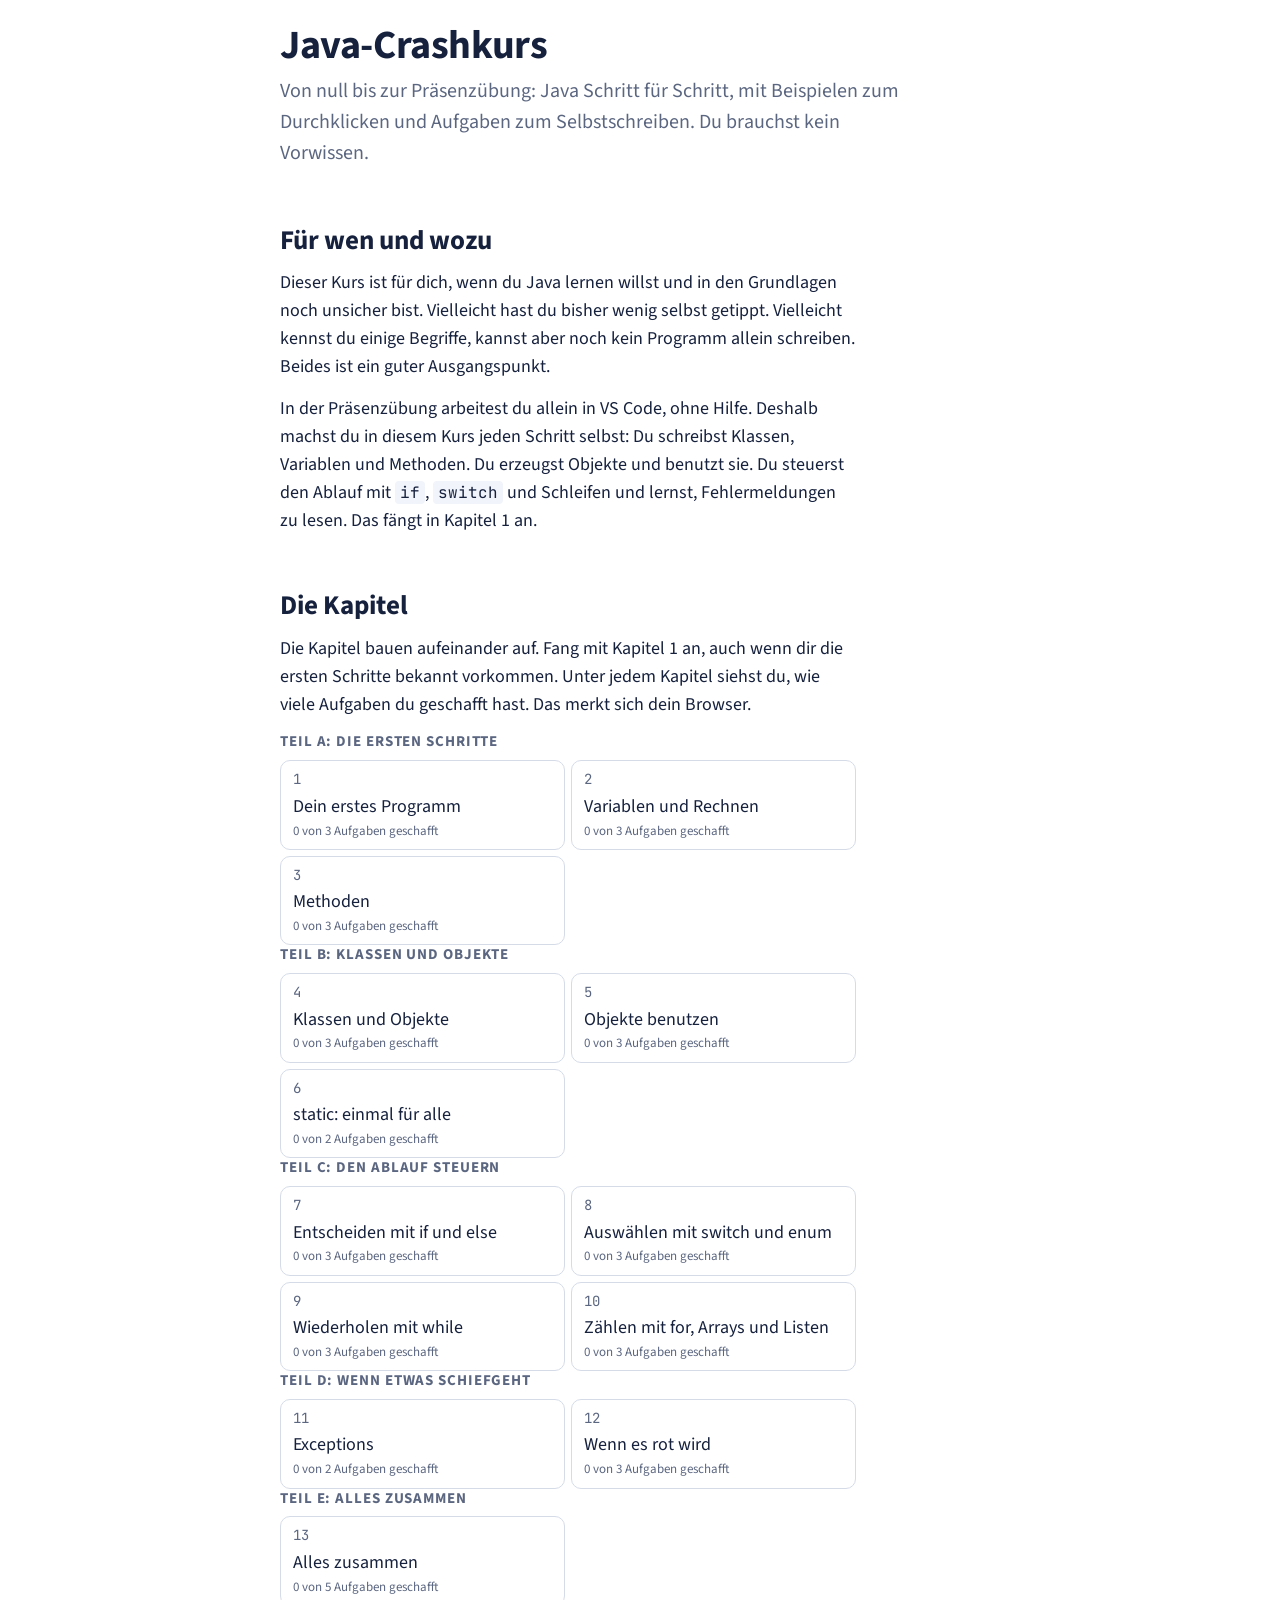
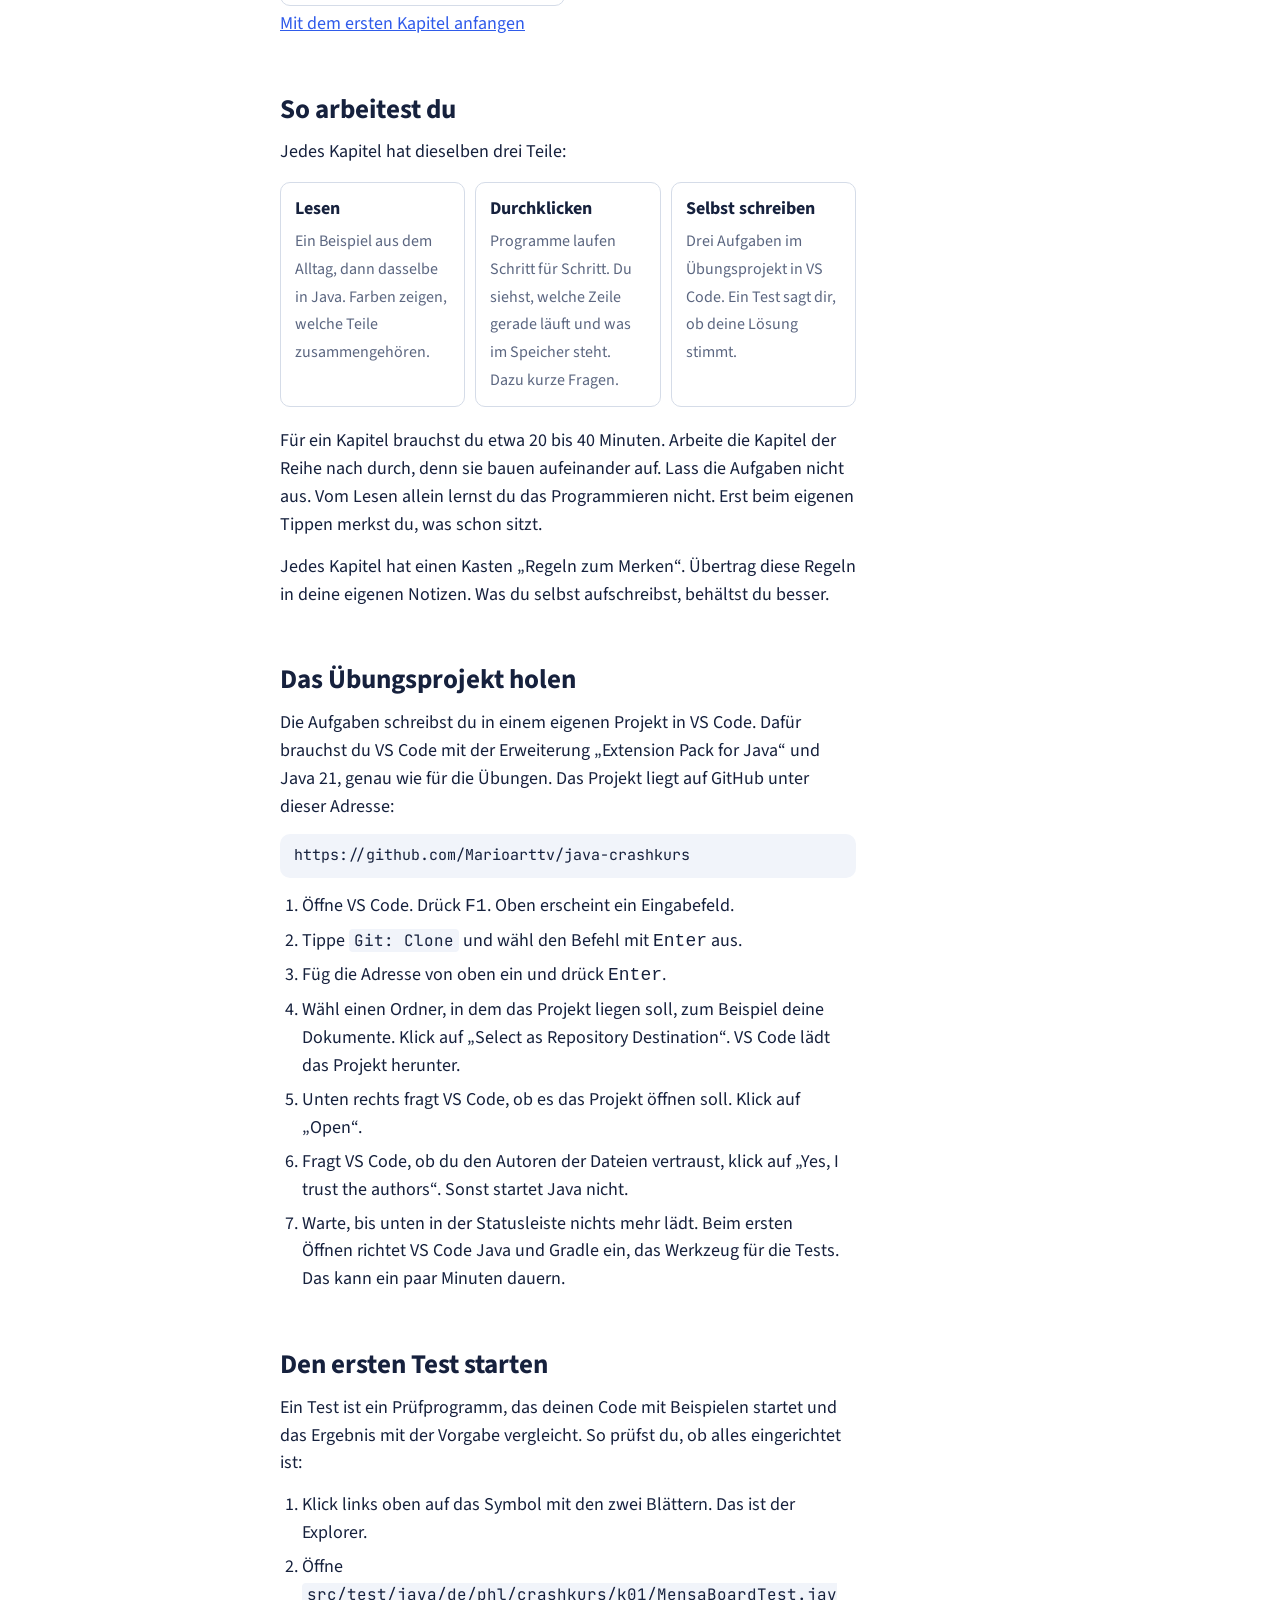
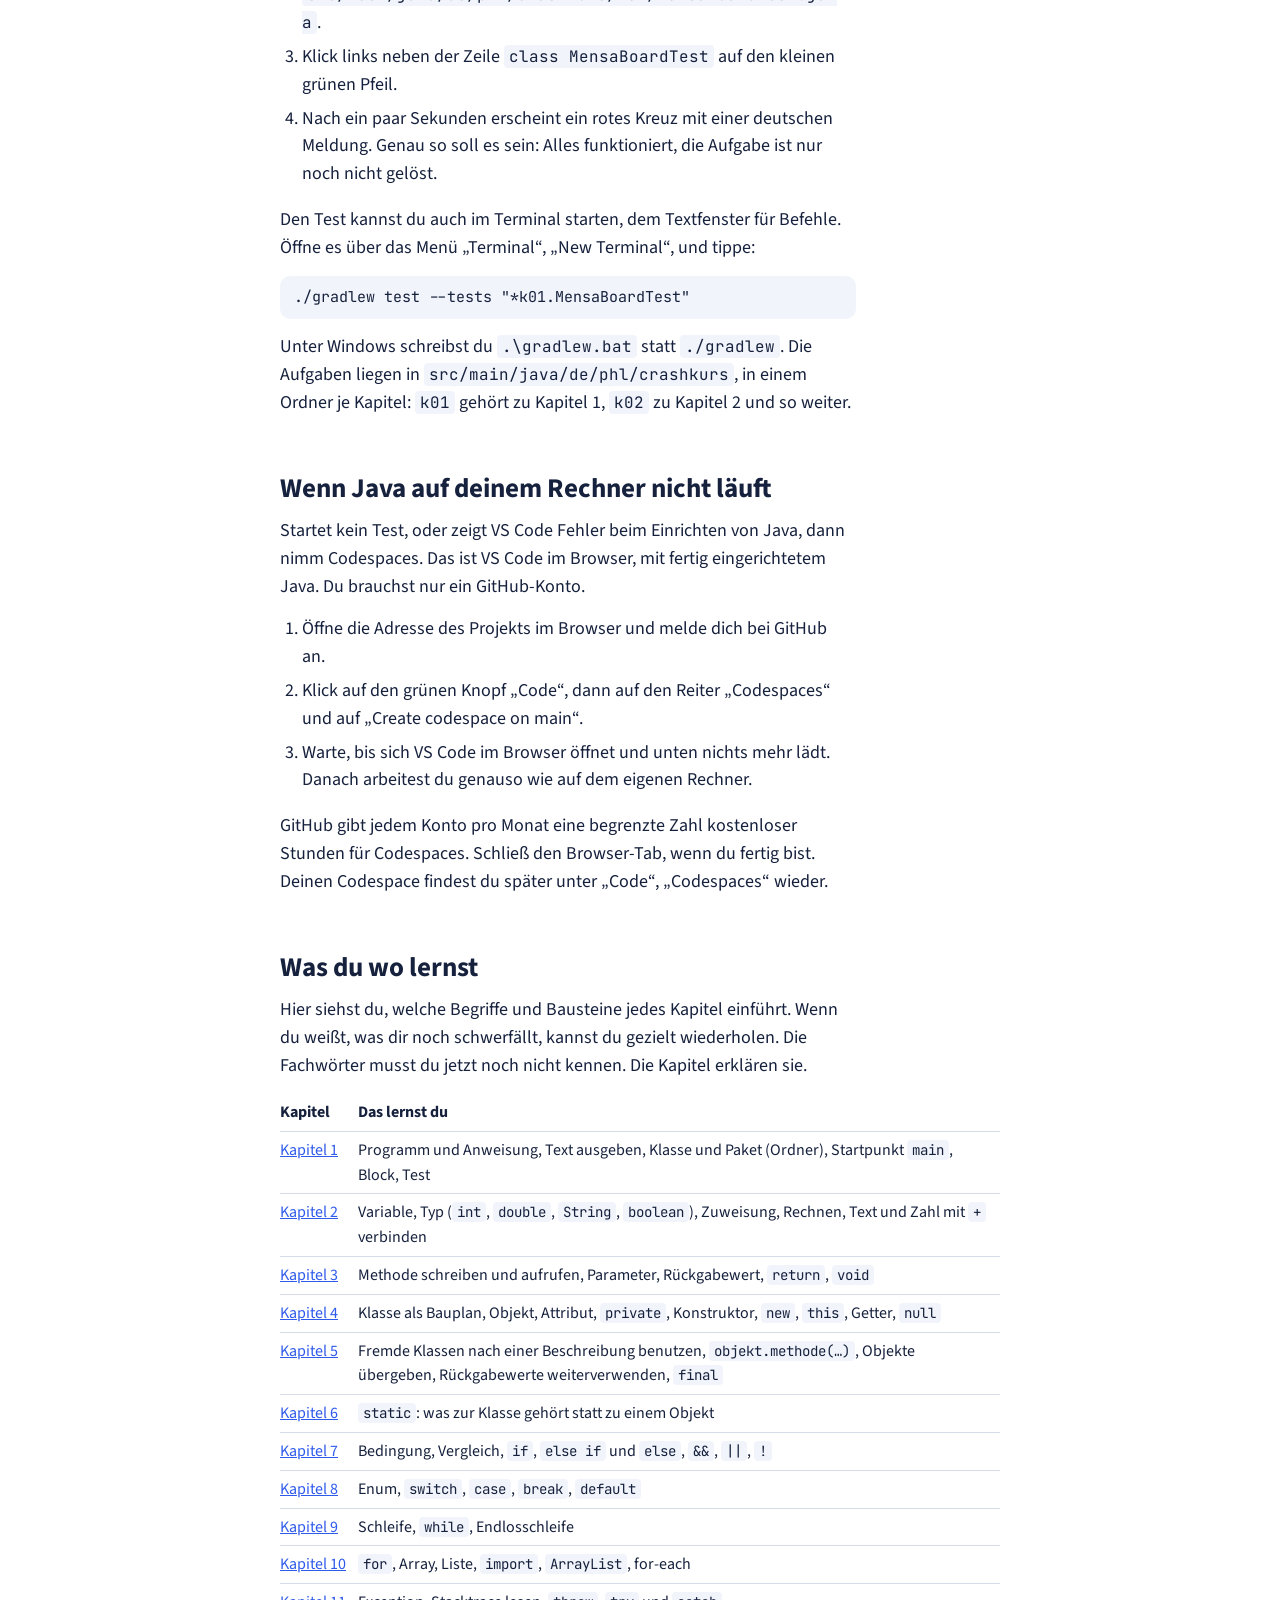
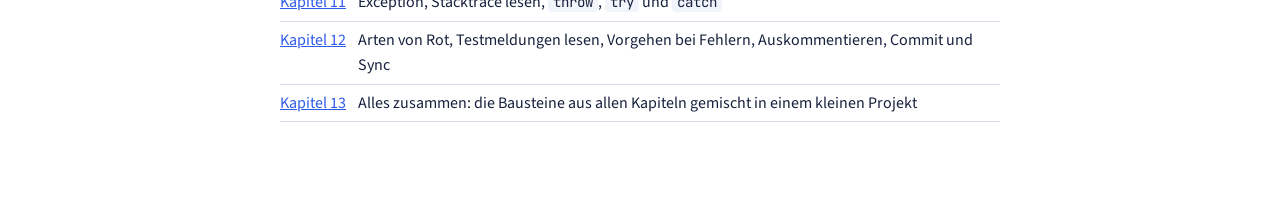
==== commit c0fc0d01: "Crashkurs aktualisiert (27.11.2026)" ====
--- a/docs/index.html
+++ b/docs/index.html
@@ -15,7 +15,7 @@
 .start-wege b { display: block; margin-bottom: 4px; }
 .start-wege span { font-size: 16px; color: var(--k-muted); }
 @media (max-width: 600px) { .start-wege { grid-template-columns: minmax(0, 1fr); } }
-.start-tabelle td:last-child, .start-tabelle th:last-child { white-space: nowrap; }
+.start-tabelle td:first-child, .start-tabelle th:first-child { white-space: nowrap; }
 .start-pfad { overflow-wrap: anywhere; }
 .start-adresse { font-family: var(--k-mono); font-size: 15px; background: var(--k-code); border-radius: var(--k-radius); padding: 10px 14px; margin: 0 0 14px; overflow-x: auto; white-space: nowrap; }
 </style>
@@ -28,7 +28,7 @@
 
   <h2>Für wen und wozu</h2>
   <p>Dieser Kurs ist für dich, wenn du Java lernen willst und in den Grundlagen noch unsicher bist. Vielleicht hast du bisher wenig selbst getippt. Vielleicht kennst du einige Begriffe, kannst aber noch kein Programm allein schreiben. Beides ist ein guter Ausgangspunkt.</p>
-  <p>In der Präsenzübung arbeitest du allein in VS Code, ohne Hilfe. Dafür musst du jeden Schritt selbst können: eine Klasse anlegen, Variablen und Methoden schreiben, Objekte erzeugen und benutzen. Du steuerst den Ablauf mit <code>if</code>, <code>switch</code> und Schleifen und liest Fehlermeldungen. Genau das übst du hier, ab Kapitel 1.</p>
+  <p>In der Präsenzübung arbeitest du allein in VS Code, ohne Hilfe. Deshalb machst du in diesem Kurs jeden Schritt selbst: Du schreibst Klassen, Variablen und Methoden. Du erzeugst Objekte und benutzt sie. Du steuerst den Ablauf mit <code>if</code>, <code>switch</code> und Schleifen und lernst, Fehlermeldungen zu lesen. Das fängt in Kapitel 1 an.</p>
 
   <h2>Die Kapitel</h2>
   <p>Die Kapitel bauen aufeinander auf. Fang mit Kapitel 1 an, auch wenn dir die ersten Schritte bekannt vorkommen. Unter jedem Kapitel siehst du, wie viele Aufgaben du geschafft hast. Das merkt sich dein Browser.</p>
@@ -43,7 +43,7 @@
     <li><b>Selbst schreiben</b><span>Drei Aufgaben im Übungsprojekt in VS Code. Ein Test sagt dir, ob deine Lösung stimmt.</span></li>
   </ul>
   <p>Für ein Kapitel brauchst du etwa 20 bis 40 Minuten. Arbeite die Kapitel der Reihe nach durch, denn sie bauen aufeinander auf. Lass die Aufgaben nicht aus. Vom Lesen allein lernst du das Programmieren nicht. Erst beim eigenen Tippen merkst du, was schon sitzt.</p>
-  <p>Jedes Kapitel hat einen Kasten „Regeln zum Merken“. Übertrag diese Regeln in deine eigenen Notizen. In der Präsenzübung darfst du nur die Vorlesungsfolien mit deinen eigenen Notizen benutzen, nicht diese Seite.</p>
+  <p>Jedes Kapitel hat einen Kasten „Regeln zum Merken“. Übertrag diese Regeln in deine eigenen Notizen. Was du selbst aufschreibst, behältst du besser.</p>
 
   <h2 id="projekt">Das Übungsprojekt holen</h2>
   <p>Die Aufgaben schreibst du in einem eigenen Projekt in VS Code. Dafür brauchst du VS Code mit der Erweiterung „Extension Pack for Java“ und Java 21, genau wie für die Übungen. Das Projekt liegt auf GitHub unter dieser Adresse:</p>
@@ -79,23 +79,23 @@
   </ol>
   <p>GitHub gibt jedem Konto pro Monat eine begrenzte Zahl kostenloser Stunden für Codespaces. Schließ den Browser-Tab, wenn du fertig bist. Deinen Codespace findest du später unter „Code“, „Codespaces“ wieder.</p>
 
-  <h2>Typische Aufgaben und wo du sie übst</h2>
-  <p>Die Präsenzübung besteht aus Aufgaben, die immer wieder ähnlich aufgebaut sind. Hier siehst du, welches Kapitel welche Art von Aufgabe übt. Wenn du weißt, was dir noch schwerfällt, kannst du gezielt wiederholen. Die Fachwörter in der Tabelle musst du jetzt noch nicht kennen. Die Kapitel erklären sie.</p>
+  <h2>Was du wo lernst</h2>
+  <p>Hier siehst du, welche Begriffe und Bausteine jedes Kapitel einführt. Wenn du weißt, was dir noch schwerfällt, kannst du gezielt wiederholen. Die Fachwörter musst du jetzt noch nicht kennen. Die Kapitel erklären sie.</p>
   <div class="tabelle-rahmen"><table class="tabelle start-tabelle">
-    <tr><th>Aufgabe in dieser Art</th><th>übst du in</th></tr>
-    <tr><td>Eine neue Klasse im richtigen Paket anlegen und den Startpunkt <code>main</code> schreiben</td><td><a href="kapitel-01.html">Kapitel 1</a></td></tr>
-    <tr><td>Lokale Variablen mit vorgegebenem Namen und Wert anlegen, damit rechnen, Text und Ergebnis ausgeben</td><td><a href="kapitel-02.html">Kapitel 2</a></td></tr>
-    <tr><td>Zu einem vorgegebenen Methodenkopf den Inhalt schreiben und ein Ergebnis mit <code>return</code> zurückgeben</td><td><a href="kapitel-03.html">Kapitel 3</a></td></tr>
-    <tr><td>Eine Klasse mit Attributen und Konstruktor verstehen, Objekte mit <code>new</code> erzeugen, Getter schreiben</td><td><a href="kapitel-04.html">Kapitel 4</a></td></tr>
-    <tr><td>Vorgegebene Klassen nach einer Beschreibung benutzen: Objekte mit den richtigen Werten erzeugen, Methoden aufrufen, ein Objekt an ein anderes übergeben, einen Wert vorher und nachher vergleichen</td><td><a href="kapitel-05.html">Kapitel 5</a></td></tr>
-    <tr><td>Mitzählen, wie viele Objekte einer Klasse entstehen</td><td><a href="kapitel-06.html">Kapitel 6</a></td></tr>
-    <tr><td>Mit <code>if</code>, <code>else if</code> und <code>else</code> entscheiden, ein Attribut ändern und einen Status setzen</td><td><a href="kapitel-07.html">Kapitel 7</a></td></tr>
-    <tr><td>Mit <code>switch</code> nach einem Enum-Wert auswählen und einen Text zurückgeben</td><td><a href="kapitel-08.html">Kapitel 8</a></td></tr>
-    <tr><td>Eine <code>while</code>-Schleife mit zwei Bedingungen schreiben, in der sich zwei Objekte abwechseln</td><td><a href="kapitel-09.html">Kapitel 9</a></td></tr>
-    <tr><td>Mit <code>for</code> durch ein Array zählen, in der Schleife Objekte erzeugen und in eine Liste legen</td><td><a href="kapitel-10.html">Kapitel 10</a></td></tr>
-    <tr><td>Ungültige Werte mit einer Exception abweisen und einen Fehler abfangen</td><td><a href="kapitel-11.html">Kapitel 11</a></td></tr>
-    <tr><td>Rot unterstrichene Stellen und rote Tests verstehen und beheben, zum Schluss Commit und Sync</td><td><a href="kapitel-12.html">Kapitel 12</a></td></tr>
-    <tr><td>Alles zusammen in einer Probe auf Zeit</td><td><a href="kapitel-13.html">Kapitel 13</a></td></tr>
+    <tr><th>Kapitel</th><th>Das lernst du</th></tr>
+    <tr><td><a href="kapitel-01.html">Kapitel 1</a></td><td>Programm und Anweisung, Text ausgeben, Klasse und Paket (Ordner), Startpunkt <code>main</code>, Block, Test</td></tr>
+    <tr><td><a href="kapitel-02.html">Kapitel 2</a></td><td>Variable, Typ (<code>int</code>, <code>double</code>, <code>String</code>, <code>boolean</code>), Zuweisung, Rechnen, Text und Zahl mit <code>+</code> verbinden</td></tr>
+    <tr><td><a href="kapitel-03.html">Kapitel 3</a></td><td>Methode schreiben und aufrufen, Parameter, Rückgabewert, <code>return</code>, <code>void</code></td></tr>
+    <tr><td><a href="kapitel-04.html">Kapitel 4</a></td><td>Klasse als Bauplan, Objekt, Attribut, <code>private</code>, Konstruktor, <code>new</code>, <code>this</code>, Getter, <code>null</code></td></tr>
+    <tr><td><a href="kapitel-05.html">Kapitel 5</a></td><td>Fremde Klassen nach einer Beschreibung benutzen, <code>objekt.methode(…)</code>, Objekte übergeben, Rückgabewerte weiterverwenden, <code>final</code></td></tr>
+    <tr><td><a href="kapitel-06.html">Kapitel 6</a></td><td><code>static</code>: was zur Klasse gehört statt zu einem Objekt</td></tr>
+    <tr><td><a href="kapitel-07.html">Kapitel 7</a></td><td>Bedingung, Vergleich, <code>if</code>, <code>else if</code> und <code>else</code>, <code>&amp;&amp;</code>, <code>||</code>, <code>!</code></td></tr>
+    <tr><td><a href="kapitel-08.html">Kapitel 8</a></td><td>Enum, <code>switch</code>, <code>case</code>, <code>break</code>, <code>default</code></td></tr>
+    <tr><td><a href="kapitel-09.html">Kapitel 9</a></td><td>Schleife, <code>while</code>, Endlosschleife</td></tr>
+    <tr><td><a href="kapitel-10.html">Kapitel 10</a></td><td><code>for</code>, Array, Liste, <code>import</code>, <code>ArrayList</code>, for-each</td></tr>
+    <tr><td><a href="kapitel-11.html">Kapitel 11</a></td><td>Exception, Stacktrace lesen, <code>throw</code>, <code>try</code> und <code>catch</code></td></tr>
+    <tr><td><a href="kapitel-12.html">Kapitel 12</a></td><td>Arten von Rot, Testmeldungen lesen, Vorgehen bei Fehlern, Auskommentieren, Commit und Sync</td></tr>
+    <tr><td><a href="kapitel-13.html">Kapitel 13</a></td><td>Alles zusammen: die Bausteine aus allen Kapiteln gemischt in einem kleinen Projekt</td></tr>
   </table></div>
 
 </main>
--- a/docs/kurs.css
+++ b/docs/kurs.css
@@ -18,6 +18,7 @@
   --k-tuerkis: #0E9F8E;
   --k-marker: #FFE066;
   --k-marker-ink: #16213D;
+  --k-page: var(--background, #FFFFFF);
   --k-radius: var(--radius, 10px);
   --k-sans: "Source Sans 3", system-ui, -apple-system, "Segoe UI", sans-serif;
   --k-mono: "JetBrains Mono", ui-monospace, "SF Mono", Menlo, Consolas, monospace;
@@ -27,7 +28,7 @@
   html.standalone {
     --k-ink: #E8ECF5; --k-muted: #9AA6C0; --k-surface: #1B2438; --k-code: #1B2438;
     --k-line: #2E3A55; --k-accent: #8FA8FF; --k-accent-ink: #0F1626;
-    --k-go: #4CC38A; --k-stop: #F0786F;
+    --k-go: #4CC38A; --k-stop: #F0786F; --k-page: #0F1626;
   }
   html.standalone body { background: #0F1626; }
 }
@@ -220,10 +221,12 @@
 .urteil.wahr { background: var(--k-go); }
 .urteil.falsch { background: var(--k-stop); }
 .knoepfe { display: flex; flex-wrap: wrap; gap: 8px; align-items: center; }
+.lauf > .knoepfe { position: sticky; top: 0; z-index: 3; background: var(--k-page); margin: -8px -16px 12px; padding: 8px 16px; border-bottom: 1px solid var(--k-line); }
 .knopf { border: 1px solid var(--k-line); background: transparent; color: inherit; border-radius: 8px; padding: 8px 14px; }
 .knopf.haupt { background: var(--k-accent); color: var(--k-accent-ink); border-color: var(--k-accent); font-weight: 700; }
 .knopf:disabled { opacity: 0.4; cursor: default; }
 .knoepfe .stand { margin-left: auto; color: var(--k-muted); font-size: 15px; }
+@media (max-width: 480px) { .knoepfe { gap: 6px; } .knoepfe .knopf { padding: 6px 10px; font-size: 16px; } .knoepfe .stand { font-size: 14px; } }
 
 /* Tabellen im Text */
 .zeichen { border-collapse: collapse; margin: 0 0 16px; }
